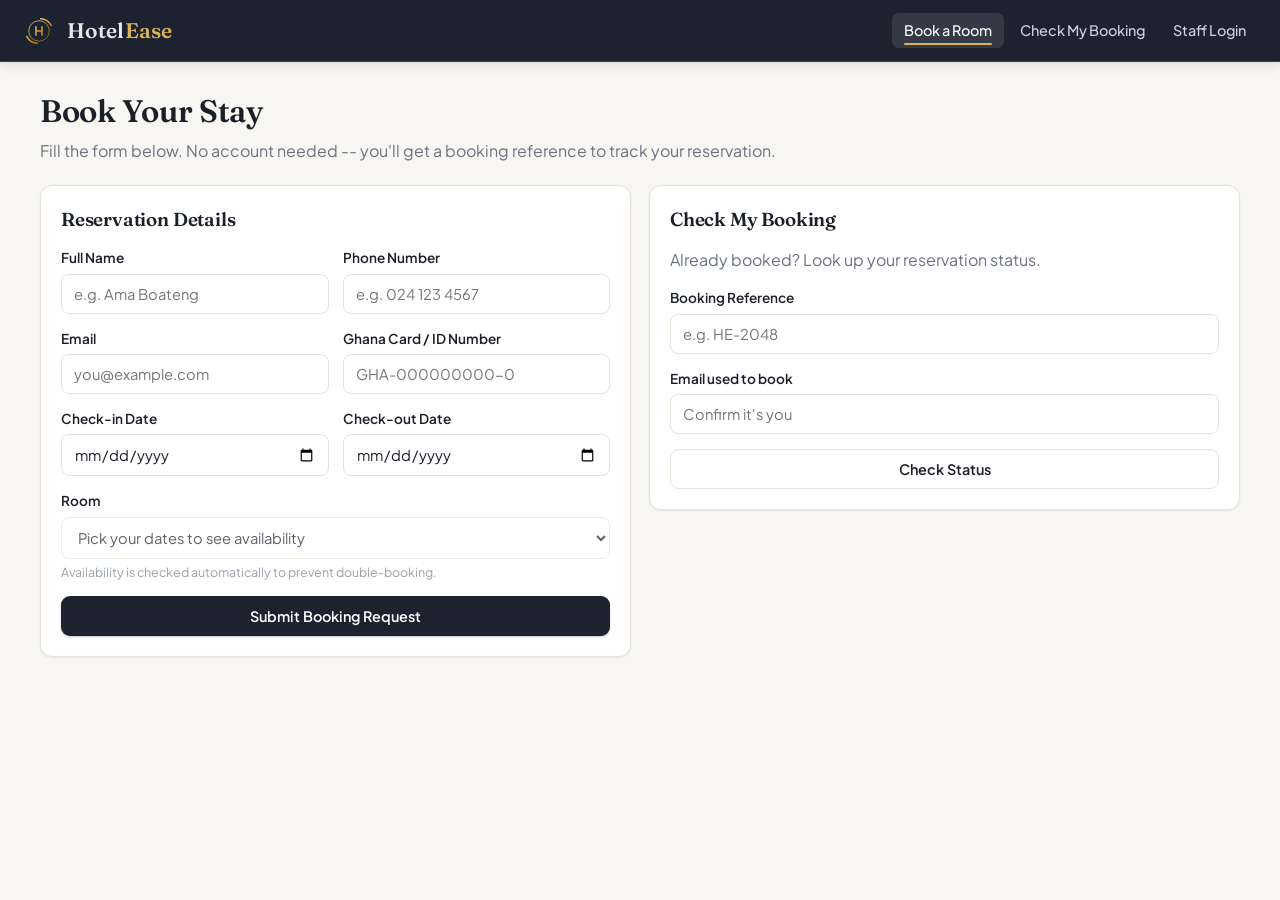
==== frontend/pages/index.html @ de72f7a5 "Add HotelEase frontend: guest booking, staff dashboards, shared UI" ====
<!DOCTYPE html>
<html lang="en">
<head>
<meta charset="UTF-8">
<meta name="viewport" content="width=device-width, initial-scale=1.0">
<title>HotelEase -- Book a Room</title>
<link rel="stylesheet" href="../css/styles.css">
<link rel="stylesheet" href="../css/components.css">
<link rel="stylesheet" href="../css/app.css">
</head>
<body>

<header class="topbar">
  <a href="welcome.html" class="logo">
    <svg class="he-emblem" viewBox="0 0 48 48" fill="none" aria-hidden="true" focusable="false"><defs><linearGradient id="heGnav" x1="9" y1="7" x2="39" y2="41" gradientUnits="userSpaceOnUse"><stop stop-color="#f0d99f"/><stop offset=".55" stop-color="#c1912f"/><stop offset="1" stop-color="#7c5613"/></linearGradient></defs><circle cx="24" cy="24" r="14.5" fill="#1c2230"/><circle cx="24" cy="24" r="14.5" stroke="url(#heGnav)" stroke-width="1.4" opacity=".85"/><path d="M26.5 6.7a17.6 17.6 0 0 1 14.6 9.4" stroke="url(#heGnav)" stroke-width="2.3" stroke-linecap="round"/><path d="M21.5 41.3a17.6 17.6 0 0 1 -14.6 -9.4" stroke="url(#heGnav)" stroke-width="2.3" stroke-linecap="round"/><path d="M19.7 18.3v11.4M28.3 18.3v11.4M19.7 24h8.6" stroke="url(#heGnav)" stroke-width="2.4" stroke-linecap="round"/></svg>
    <span class="brand-text">Hotel<span class="dot">Ease</span></span>
  </a>
  <nav>
    <a href="index.html" class="active">Book a Room</a>
    <a href="#status">Check My Booking</a>
    <a href="login.html">Staff Login</a>
  </nav>
</header>

<div class="container">
  <div class="page-head">
    <h1>Book Your Stay</h1>
    <p>Fill the form below. No account needed -- you'll get a booking reference to track your reservation.</p>
  </div>

  <div class="grid cols-2">
    <!-- Booking form -->
    <div class="card">
      <h2>Reservation Details</h2>
      <div id="bookingAlert" class="alert hidden"></div>

      <form id="bookingForm" novalidate>
        <div class="form-row">
          <div class="field">
            <label>Full Name</label>
            <input name="full_name" type="text" placeholder="e.g. Ama Boateng" required>
          </div>
          <div class="field">
            <label>Phone Number</label>
            <input name="phone_number" type="text" placeholder="e.g. 024 123 4567" required>
          </div>
        </div>
        <div class="form-row">
          <div class="field">
            <label>Email</label>
            <input name="email" type="email" placeholder="you@example.com" required>
          </div>
          <div class="field">
            <label>Ghana Card / ID Number</label>
            <input name="id_number" type="text" placeholder="GHA-000000000-0">
          </div>
        </div>
        <div class="form-row">
          <div class="field">
            <label>Check-in Date</label>
            <input name="check_in_date" type="date" required>
          </div>
          <div class="field">
            <label>Check-out Date</label>
            <input name="check_out_date" type="date" required>
          </div>
        </div>
        <div class="field">
          <label>Room</label>
          <select name="room_id" id="roomSelect" required disabled>
            <option value="">Pick your dates to see availability</option>
          </select>
          <div class="hint" id="roomHint">Availability is checked automatically to prevent double-booking.</div>
        </div>
        <button type="submit" class="btn btn-primary btn-block" id="submitBtn">Submit Booking Request</button>
      </form>
    </div>

    <!-- Right column: confirmation + status lookup -->
    <div class="grid" style="align-content:start;">
      <!-- Confirmation (hidden until a booking is made) -->
      <div class="card hidden" id="confirmCard" style="border-top:3px solid var(--ok);">
        <h2>Booking Confirmed &#10003;</h2>
        <p class="muted mt0">Save your reference -- you'll need it to check your booking.</p>
        <div class="ref-box">
          <div class="ref-label">YOUR BOOKING REFERENCE</div>
          <div class="ref-code" id="confirmRef">HE-000000</div>
          <div class="ref-meta" id="confirmMeta"></div>
        </div>
        <div class="tag-note" style="margin-top:14px;">Payment is settled in person at reception (cash / Mobile Money).</div>
      </div>

      <!-- Status lookup -->
      <div class="card" id="status">
        <h2>Check My Booking</h2>
        <p class="muted mt0">Already booked? Look up your reservation status.</p>
        <div id="lookupAlert" class="alert hidden"></div>
        <form id="lookupForm" novalidate>
          <div class="field">
            <label>Booking Reference</label>
            <input name="reference" type="text" placeholder="e.g. HE-2048" required>
          </div>
          <div class="field">
            <label>Email used to book</label>
            <input name="email" type="email" placeholder="Confirm it's you" required>
          </div>
          <button type="submit" class="btn btn-ghost btn-block" id="lookupBtn">Check Status</button>
        </form>
        <div id="lookupResult" class="hidden" style="margin-top:14px;"></div>
      </div>
    </div>
  </div>
</div>

<script src="../js/api.js"></script>
<script src="../js/ui.js"></script>
<script src="../js/booking.js"></script>
</body>
</html>
---- frontend/css/styles.css ----
/* ===== HotelEase -- shared design system ===== */
/* Theme flows from the brand logo: charcoal + metallic gold + polished silver. */
@import url('https://fonts.googleapis.com/css2?family=Fraunces:opsz,wght@9..144,500;9..144,600;9..144,700&family=Plus+Jakarta+Sans:wght@400;500;600;700;800&display=swap');
:root {
  --font-display: "Fraunces", Georgia, "Times New Roman", serif;
  --font-ui: "Plus Jakarta Sans", system-ui, -apple-system, "Segoe UI", sans-serif;

  --brand:        #1c2230;   /* charcoal -- top bar, primary buttons */
  --brand-strong: #10141c;   /* deeper charcoal -- button hover */
  --action:       #b8860b;   /* metallic gold -- links, accents, chart bars, focus, active */
  --action-hover: #96690a;   /* deeper gold -- link/accent hover */
  --accent:       #64748b;   /* steel/silver -- 2nd chart series only */

  --gold-lt:      #d9b45a;   /* bright gold -- for use on dark surfaces (top bar) */
  --gold-tint:    #f6edd7;   /* pale gold -- active nav / icon chips on light surfaces */
  --silver-lt:    #e5e7eb;   /* polished silver -- "Hotel" wordmark on dark top bar */

  --page:    #f7f6f2;   /* warm off-white */
  --card:    #ffffff;
  --border:  #e7e3d8;   /* warm sand border */
  --text:    #1a1f28;   /* charcoal ink */
  --muted:   #6b7280;
  --faint:   #9aa1ac;

  /* status (reserved -- state only, never decoration) */
  --ok:      #15803d;   /* available / clean */
  --busy:    #334155;   /* occupied */
  --warn:    #b45309;   /* needs cleaning / pending */
  --prog:    #b8860b;   /* in progress -- gold, on brand */
  --crit:    #b91c1c;   /* maintenance / alert */

  --radius: 12px;
  --radius-lg: 16px;
  --shadow: 0 1px 2px rgba(24,20,12,.04), 0 1px 3px rgba(24,20,12,.03);
  --shadow-lg: 0 4px 12px rgba(24,20,12,.08), 0 1px 3px rgba(24,20,12,.06);
  --transition: 180ms cubic-bezier(0.4, 0, 0.2, 1);
}

* { box-sizing: border-box; }

body {
  margin: 0;
  font-family: var(--font-ui);
  color: var(--text);
  background: var(--page);
  line-height: 1.5;
  -webkit-font-smoothing: antialiased;
}

h1, h2, h3 { letter-spacing: -.015em; }

a { color: var(--action); text-decoration: none; transition: color var(--transition); }
a:hover { text-decoration: underline; color: var(--action-hover); }

/* ===== top bar ===== */
.topbar {
  background: var(--brand);
  color: #fff;
  padding: 0 22px;
  display: flex;
  align-items: center;
  gap: 18px;
  height: 62px;
  box-shadow: var(--shadow-lg);
  border-bottom: 1px solid rgba(217,180,90,.18);
  position: sticky;
  top: 0;
  z-index: 20;
}
.topbar .logo {
  font-family: var(--font-display);
  font-weight: 600;
  font-size: 1.32rem;
  letter-spacing: .1px;
  display: flex;
  align-items: center;
  gap: 11px;
}
.topbar .logo { color: var(--silver-lt); }
.topbar .logo .dot { color: var(--gold-lt); }
.topbar nav { display: flex; gap: 4px; margin-left: auto; flex-wrap: wrap; }
.topbar nav a {
  color: #cbd5e1;
  padding: 7px 12px;
  border-radius: 7px;
  font-size: .9rem;
  font-weight: 500;
  position: relative;
  transition: background var(--transition), color var(--transition);
}
.topbar nav a:hover { background: rgba(255,255,255,.12); text-decoration: none; color:#fff; }
.topbar nav a.active { background: rgba(255,255,255,.10); color: #fff; }
.topbar nav a.active::after {
  content: ""; position: absolute; left: 12px; right: 12px; bottom: 3px;
  height: 2px; border-radius: 2px; background: var(--gold-lt);
}
.topbar .role-chip {
  background: rgba(255,255,255,.15);
  padding: 5px 11px;
  border-radius: 20px;
  font-size: .8rem;
  font-weight: 600;
}

/* ===== layout ===== */
.container { max-width: 1240px; margin: 0 auto; padding: 26px 20px 56px; }
.page-head { margin-bottom: 22px; }
.page-head h1 { font-family: var(--font-display); font-weight: 600; margin: 0 0 4px; font-size: 1.95rem; letter-spacing: -.01em; }
.page-head p { margin: 0; color: var(--muted); }

.grid { display: grid; gap: 18px; }
.cols-2 { grid-template-columns: repeat(2, 1fr); }
.cols-3 { grid-template-columns: repeat(3, 1fr); }
.cols-4 { grid-template-columns: repeat(4, 1fr); }
@media (max-width: 900px) { .cols-3, .cols-4 { grid-template-columns: repeat(2,1fr);} }
@media (max-width: 620px) { .grid[class*="cols-"] { grid-template-columns: 1fr; } }

/* ===== sidebar shell (staff dashboards) ===== */
.app { display: flex; align-items: stretch; min-height: 100vh; }
.sidebar {
  width: 224px; flex-shrink: 0;
  background: var(--card);
  border-right: 1px solid var(--border);
  position: sticky; top: 0;
  height: 100vh;
  display: flex; flex-direction: column;
  padding: 18px 14px;
}
.side-logo { font-family: var(--font-display); font-weight: 600; font-size: 1.3rem; padding: 6px 8px 18px; letter-spacing: .1px; display: flex; align-items: center; gap: 10px; }
.side-logo .dot { color: var(--action); }
.side-nav { display: flex; flex-direction: column; gap: 2px; }
.side-nav a {
  padding: 9px 12px; border-radius: 8px;
  color: var(--muted); font-size: .9rem; font-weight: 500;
  transition: background var(--transition), color var(--transition);
}
.side-nav a:hover { background: #f6f4ee; color: var(--text); text-decoration: none; }
.side-nav a.active { background: var(--gold-tint); color: var(--action-hover); font-weight: 600; box-shadow: inset 3px 0 0 var(--action); }
.side-foot { margin-top: auto; border-top: 1px solid var(--border); padding-top: 12px; }
.side-user { font-size: .8rem; color: var(--muted); font-weight: 600; padding: 4px 12px 10px; }
.side-logout {
  display: block; padding: 9px 12px; border-radius: 8px;
  color: var(--muted); font-size: .9rem; font-weight: 500;
  background: none; border: 0; text-align: left; width: 100%; cursor: pointer; font-family: inherit;
}
.side-logout:hover { background: #f1f5f9; color: var(--crit); text-decoration: none; }
.main { flex: 1; min-width: 0; }
.content { max-width: 1440px; margin: 0 auto; padding: 26px 30px 56px; }

@media (max-width: 800px) {
  .app { display: block; }
  .sidebar {
    width: auto; height: auto; position: static;
    flex-direction: row; flex-wrap: wrap; align-items: center; gap: 4px;
    border-right: 0; border-bottom: 1px solid var(--border); padding: 10px 14px;
  }
  .side-logo { padding: 4px 8px; }
  .side-nav { flex-direction: row; flex-wrap: wrap; }
  .side-foot { margin: 0 0 0 auto; border-top: 0; padding-top: 0; display: flex; align-items: center; gap: 8px; }
  .side-user { padding: 0 8px; }
}

/* ===== landing / welcome page ===== */
.topbar a.logo { color: var(--silver-lt); }
.topbar a.logo:hover { text-decoration: none; color: var(--silver-lt); }

.hero { text-align: center; padding: 72px 20px 46px; max-width: 820px; margin: 0 auto; position: relative; }
/* soft gold glow behind the wordmark */
.hero::before {
  content: ""; position: absolute; top: 6px; left: 50%; transform: translateX(-50%);
  width: 560px; height: 340px; max-width: 92vw; pointer-events: none; z-index: 0;
  background: radial-gradient(ellipse at center, rgba(200,154,47,.16), rgba(200,154,47,0) 68%);
}
.hero > * { position: relative; z-index: 1; }
.hero-emblem { width: 72px; height: 72px; margin: 0 auto 20px; filter: drop-shadow(0 4px 10px rgba(156,111,10,.28)); }
.hero .eyebrow {
  display: inline-block; font-size: .74rem; font-weight: 700; letter-spacing: .22em;
  text-transform: uppercase; color: var(--action-hover); margin-bottom: 16px;
}
.hero h1 { font-family: var(--font-display); font-size: 3.1rem; font-weight: 600; letter-spacing: -.02em; margin: 0 0 18px; line-height: 1.08; }
.hero h1 .accent { color: var(--action); }
.hero p { font-size: 1.08rem; color: var(--muted); max-width: 640px; margin: 0 auto 30px; }
.hero-actions { display: flex; gap: 14px; justify-content: center; flex-wrap: wrap; }
.hero-actions .btn { padding: 13px 26px; font-size: .95rem; }
@media (max-width: 560px) { .hero h1 { font-size: 2.4rem; } }

.features {
  display: grid; grid-template-columns: repeat(4, 1fr); gap: 18px;
  max-width: 1180px; margin: 0 auto; padding: 8px 20px 60px;
}
@media (max-width: 900px) { .features { grid-template-columns: repeat(2, 1fr); } }
@media (max-width: 520px) { .features { grid-template-columns: 1fr; } }
.feature {
  background: var(--card); border: 1px solid var(--border);
  border-radius: var(--radius-lg); box-shadow: var(--shadow); padding: 24px 22px;
  transition: transform var(--transition), box-shadow var(--transition), border-color var(--transition);
}
.feature:hover { transform: translateY(-4px); box-shadow: var(--shadow-lg); border-color: #ecd9a8; }
.feature-ico {
  width: 48px; height: 48px; border-radius: 13px;
  background: linear-gradient(135deg, #f8edca, #eed99a); color: #8a6408;
  box-shadow: inset 0 0 0 1px rgba(184,134,11,.22);
  display: flex; align-items: center; justify-content: center; margin-bottom: 16px;
}
.feature-ico svg { width: 22px; height: 22px; }
.feature h3 { font-family: var(--font-display); font-weight: 600; margin: 0 0 8px; font-size: 1.16rem; letter-spacing: -.01em; }
.feature p { margin: 0; color: var(--muted); font-size: .87rem; line-height: 1.55; }

.landing-foot { text-align: center; color: var(--faint); font-size: .82rem; padding: 0 20px 40px; }

/* ===== brand emblem (shared SVG mark) ===== */
.he-emblem { width: 34px; height: 34px; flex-shrink: 0; display: block; }
.he-emblem.lg { width: 54px; height: 54px; }
---- frontend/css/components.css ----
/* ===== cards, stats, tables, badges, forms, buttons ===== */

.card {
  background: var(--card);
  border: 1px solid var(--border);
  border-radius: var(--radius);
  box-shadow: var(--shadow);
  padding: 20px;
  transition: box-shadow var(--transition), border-color var(--transition);
}
.card:hover { box-shadow: var(--shadow-lg); }
.card h2 { font-family: var(--font-display); font-weight: 600; margin: 0 0 14px; font-size: 1.18rem; letter-spacing: -.01em; }
.card h2 .sub { font-family: var(--font-ui); font-weight: 400; color: var(--muted); font-size: .82rem; margin-left: 6px; letter-spacing: 0; }

/* stat tile */
.stat {
  background: var(--card);
  border: 1px solid var(--border);
  border-radius: var(--radius);
  box-shadow: var(--shadow);
  padding: 17px 19px;
  transition: box-shadow var(--transition), transform var(--transition), border-color var(--transition);
}
.stat:hover { box-shadow: var(--shadow-lg); transform: translateY(-2px); border-color: #ecd9a8; }
.stat .label { color: var(--muted); font-size: .78rem; font-weight: 600; text-transform: uppercase; letter-spacing: .5px; }
.stat .value { font-family: var(--font-display); font-size: 2rem; font-weight: 600; margin-top: 5px; letter-spacing: -.01em; }
.stat .delta { font-size: .82rem; font-weight: 600; margin-top: 2px; }
.stat .delta.up { color: var(--ok); }
.stat .delta.down { color: var(--crit); }
.stat .delta.muted { color: var(--muted); }
.stat .value.tab { font-variant-numeric: tabular-nums; }

/* stat tiles stay plain white -- state is shown by badges, not card color */

/* tables */
table { width: 100%; border-collapse: collapse; font-size: .9rem; }
th, td { text-align: left; padding: 11px 12px; border-bottom: 1px solid var(--border); }
th { color: var(--muted); font-weight: 600; font-size: .78rem; text-transform: uppercase; letter-spacing: .4px; }
tbody tr:hover, tr:hover { background: #faf8f3; }
td.tab { font-variant-numeric: tabular-nums; }

/* status badges */
.badge {
  display: inline-flex; align-items: center; gap: 6px;
  padding: 3px 10px; border-radius: 20px;
  font-size: .78rem; font-weight: 600; white-space: nowrap;
}
.badge::before { content: ""; width: 7px; height: 7px; border-radius: 50%; background: currentColor; }
.badge.ok    { color: #15803d; background: #e8f5ec; }
.badge.busy  { color: #334155; background: #eef1f5; }
.badge.warn  { color: #b45309; background: #fbf1e3; }
.badge.prog  { color: #8a6408; background: #f6edd7; }
.badge.crit  { color: #b91c1c; background: #fbe9e9; }

/* room tiles */
.rooms { display: grid; grid-template-columns: repeat(auto-fill, minmax(120px,1fr)); gap: 12px; }
.room {
  border: 1px solid var(--border); border-radius: 9px; padding: 12px;
  background: #fff; text-align: center;
}
.room .no { font-weight: 700; font-size: 1.15rem; }
.room .type { color: var(--muted); font-size: .78rem; margin-bottom: 8px; }
.room.s-ok   { border-left: 4px solid var(--ok); }
.room.s-busy { border-left: 4px solid var(--busy); }
.room.s-warn { border-left: 4px solid var(--warn); }
.room.s-prog { border-left: 4px solid var(--prog); }
.room.s-crit { border-left: 4px solid var(--crit); }

/* buttons */
.btn {
  display: inline-flex; align-items: center; justify-content: center; gap: 7px;
  padding: 10px 17px; border-radius: 9px; border: 1px solid transparent;
  font-size: .9rem; font-weight: 600; cursor: pointer; font-family: inherit;
  transition: background var(--transition), box-shadow var(--transition), transform 90ms ease, border-color var(--transition);
}
.btn:active { transform: translateY(1px); }
.btn-primary { background: var(--brand); color: #fff; box-shadow: 0 1px 2px rgba(16,20,28,.24); }
.btn-primary:hover { background: var(--brand-strong); text-decoration: none; box-shadow: 0 5px 14px rgba(16,20,28,.24); }
.btn-ghost { background: #fff; border-color: var(--border); color: var(--text); }
.btn-ghost:hover { background: #faf7ef; border-color: #e2d8c0; }
.btn-danger { background: #fff; border-color: #fbd5d5; color: var(--crit); }
.btn-danger:hover { background: #fbe9e9; }
.btn-sm { padding: 6px 12px; font-size: .82rem; border-radius: 8px; }
.btn-block { width: 100%; }
.btn:disabled { opacity: .6; cursor: not-allowed; }

/* forms */
.field { margin-bottom: 15px; }
.field label { display: block; font-size: .85rem; font-weight: 600; margin-bottom: 5px; }
.field input, .field select, .field textarea {
  width: 100%; padding: 10px 12px; border: 1px solid var(--border);
  border-radius: 8px; font-size: .92rem; font-family: inherit; background:#fff; color:var(--text);
}
.field input:focus, .field select:focus, .field textarea:focus {
  outline: none; border-color: var(--action); box-shadow: 0 0 0 3px rgba(184,134,11,.18);
}
.field .hint { color: var(--faint); font-size: .78rem; margin-top: 4px; }
.form-row { display: grid; grid-template-columns: 1fr 1fr; gap: 14px; }
@media (max-width: 560px){ .form-row { grid-template-columns: 1fr; } }

/* misc */
.muted { color: var(--muted); }
.center { text-align: center; }
.mt0 { margin-top: 0; } .mb0 { margin-bottom: 0; }
.row-between { display:flex; align-items:center; justify-content:space-between; gap:12px; flex-wrap: wrap; }
.tag-note { background:#f4f1e9; border:1px solid var(--border); color:#5c5647; font-size:.8rem; padding:8px 12px; border-radius:8px; }

/* simple bar chart (occupancy / revenue) */
.bars { display:flex; align-items:flex-end; gap:14px; height:170px; padding-top:10px; }
.bars .bar-col { flex:1; display:flex; flex-direction:column; align-items:center; gap:6px; height:100%; justify-content:flex-end; }
.bars .bar {
  width:100%; max-width:46px; border-radius:4px 4px 0 0; background: var(--action);
  position:relative; min-height: 2px;
}
.bars .bar .v { position:absolute; top:-20px; left:0; right:0; text-align:center; font-size:.75rem; font-weight:600; color:var(--muted); }
.bars .bar-col .x { font-size:.78rem; color:var(--muted); }

/* donut legend */
.legend { display:flex; flex-direction:column; gap:10px; }
.legend .item { display:flex; align-items:center; gap:9px; font-size:.88rem; }
.legend .swatch { width:12px; height:12px; border-radius:3px; }
---- frontend/css/app.css ----
/* ===== app.css -- runtime UI the static wireframes did not need ===== */

.hidden { display: none !important; }

/* topbar auth area (guest pages) */
.topbar .auth-area { display: flex; align-items: center; gap: 10px; margin-left: 8px; }

/* inline alerts (form feedback, page errors) */
.alert {
  border: 1px solid var(--border);
  border-radius: 8px;
  padding: 11px 14px;
  font-size: .88rem;
  display: flex; align-items: flex-start; gap: 9px;
  margin-bottom: 14px;
}
.alert::before { content: ""; width: 8px; height: 8px; border-radius: 50%; margin-top: 6px; flex-shrink: 0; background: currentColor; }
.alert.info    { color: #8a6408; background: #f6edd7; border-color: #ecdcb0; }
.alert.success { color: #15803d; background: #e8f5ec; border-color: #cfe9d7; }
.alert.error   { color: #b91c1c; background: #fbe9e9; border-color: #f5d3d3; }
.alert strong { font-weight: 700; }

/* toast stack (top-right, auto-dismiss) */
.toast-wrap {
  position: fixed; top: 16px; right: 16px; z-index: 60;
  display: flex; flex-direction: column; gap: 10px; max-width: 340px;
}
.toast {
  background: var(--card); border: 1px solid var(--border);
  border-left: 4px solid var(--muted);
  border-radius: 9px; box-shadow: var(--shadow-lg);
  padding: 12px 14px; font-size: .88rem; color: var(--text);
  animation: toast-in .18s ease-out;
}
.toast.success { border-left-color: var(--ok); }
.toast.error   { border-left-color: var(--crit); }
.toast.info    { border-left-color: var(--action); }
@keyframes toast-in { from { opacity: 0; transform: translateY(-6px); } to { opacity: 1; transform: none; } }

/* spinner (button loading + page loading) */
.spinner {
  width: 16px; height: 16px; border-radius: 50%;
  border: 2px solid currentColor; border-right-color: transparent;
  display: inline-block; animation: spin .6s linear infinite; vertical-align: -3px;
}
.loading-block { display: flex; align-items: center; gap: 10px; color: var(--muted); padding: 20px; font-size: .9rem; }
@keyframes spin { to { transform: rotate(360deg); } }

/* empty state inside cards/tables */
.empty { color: var(--muted); text-align: center; padding: 22px 12px; font-size: .9rem; }
td .empty { padding: 14px; }

/* modal */
.modal-backdrop {
  position: fixed; inset: 0; background: rgba(15,23,42,.45);
  display: flex; align-items: flex-start; justify-content: center;
  padding: 60px 16px; z-index: 50; overflow-y: auto;
}
.modal {
  background: var(--card); border-radius: 12px; box-shadow: var(--shadow-lg);
  width: 100%; max-width: 460px; padding: 22px;
  animation: toast-in .16s ease-out;
}
.modal h2 { font-family: var(--font-display); font-weight: 600; margin: 0 0 16px; font-size: 1.32rem; letter-spacing: -.01em; }
.modal .modal-actions { display: flex; justify-content: flex-end; gap: 10px; margin-top: 6px; }

/* field-level error text */
.field .error-text { color: var(--crit); font-size: .78rem; margin-top: 4px; }
.field.invalid input, .field.invalid select { border-color: var(--crit); box-shadow: 0 0 0 3px rgba(185,28,28,.12); }

/* reference box (booking confirmation) */
.ref-box {
  padding: 16px; background: #faf7ef; border: 1px dashed var(--border);
  border-radius: 9px; text-align: center;
}
.ref-box .ref-label { color: var(--muted); font-size: .8rem; font-weight: 600; letter-spacing: .4px; }
.ref-box .ref-code { font-family: var(--font-display); font-size: 2rem; font-weight: 700; letter-spacing: 2px; color: var(--action-hover); }
.ref-box .ref-meta { color: var(--muted); font-size: .85rem; }
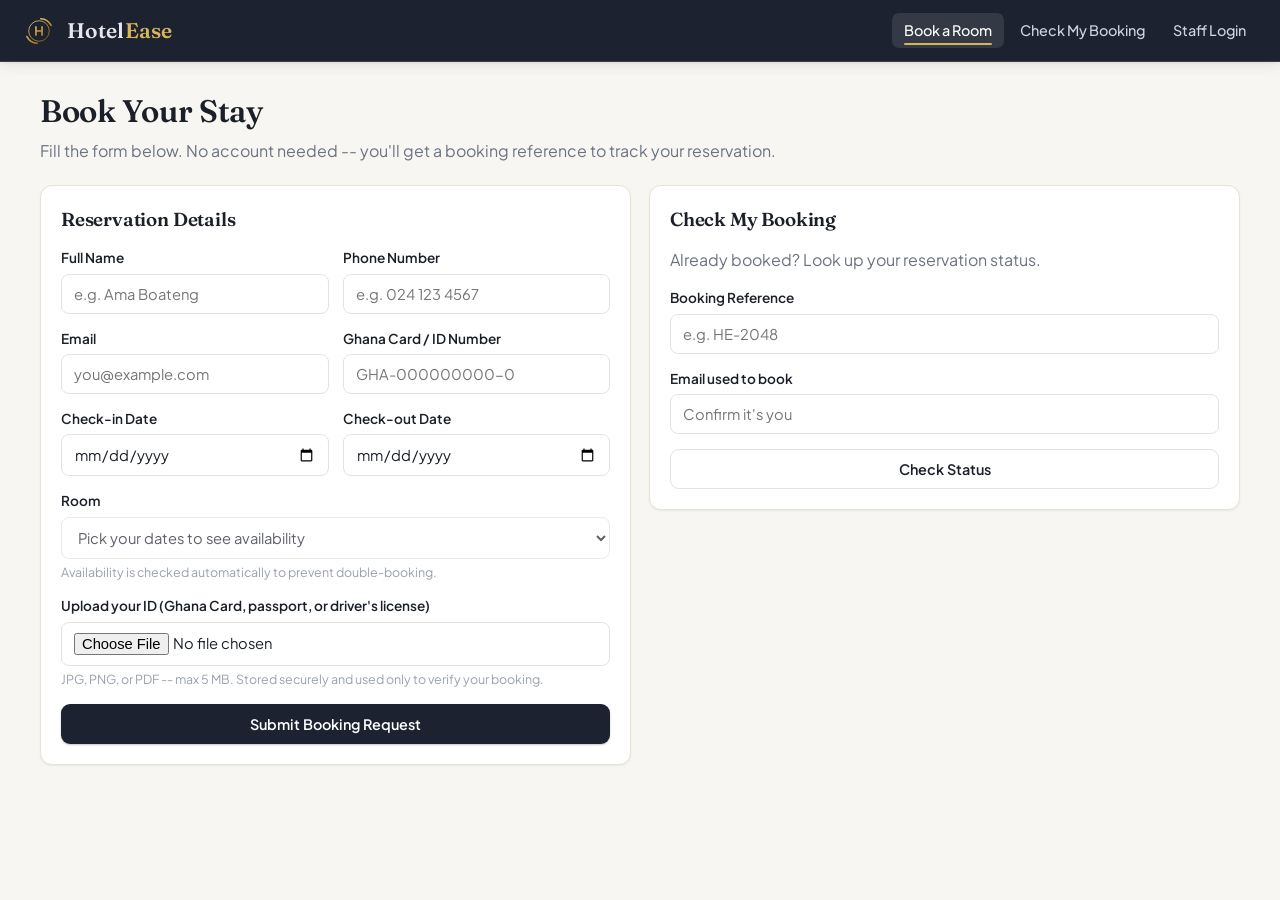
==== commit 44ac07a4: "Send guest ID file with booking as multipart form data" ====
--- a/frontend/pages/index.html
+++ b/frontend/pages/index.html
@@ -72,6 +72,12 @@
           </select>
           <div class="hint" id="roomHint">Availability is checked automatically to prevent double-booking.</div>
         </div>
+        <div class="field">
+          <label>Upload your ID (Ghana Card, passport, or driver's license)</label>
+          <input name="id_document" id="idDocument" type="file"
+                 accept="image/jpeg,image/png,application/pdf" required>
+          <div class="hint">JPG, PNG, or PDF -- max 5 MB. Stored securely and used only to verify your booking.</div>
+        </div>
         <button type="submit" class="btn btn-primary btn-block" id="submitBtn">Submit Booking Request</button>
       </form>
     </div>
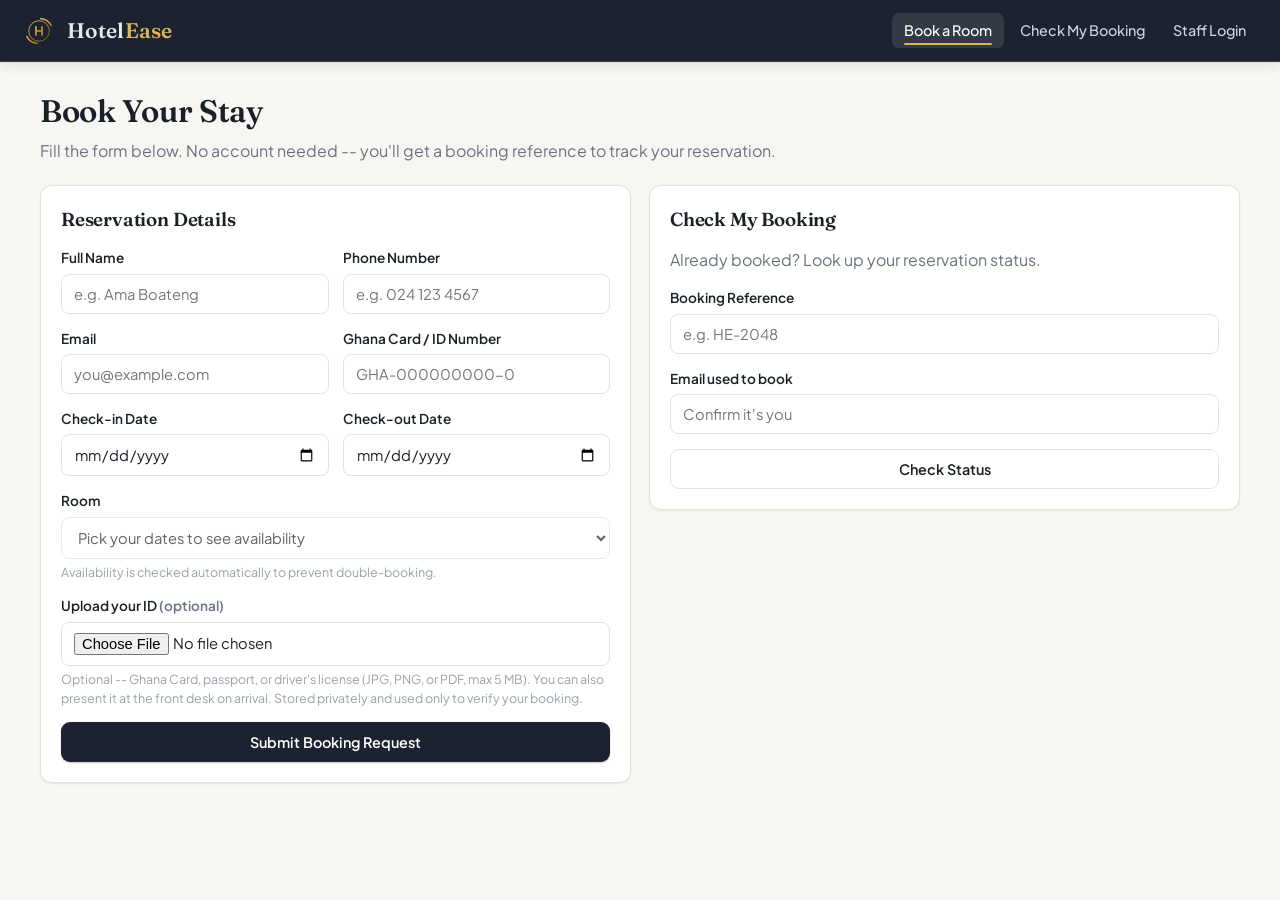
==== commit de83eaf3: "Make guest ID upload optional at booking" ====
--- a/frontend/pages/index.html
+++ b/frontend/pages/index.html
@@ -73,10 +73,10 @@
           <div class="hint" id="roomHint">Availability is checked automatically to prevent double-booking.</div>
         </div>
         <div class="field">
-          <label>Upload your ID (Ghana Card, passport, or driver's license)</label>
+          <label>Upload your ID <span class="muted">(optional)</span></label>
           <input name="id_document" id="idDocument" type="file"
-                 accept="image/jpeg,image/png,application/pdf" required>
-          <div class="hint">JPG, PNG, or PDF -- max 5 MB. Stored securely and used only to verify your booking.</div>
+                 accept="image/jpeg,image/png,application/pdf">
+          <div class="hint">Optional -- Ghana Card, passport, or driver's license (JPG, PNG, or PDF, max 5 MB). You can also present it at the front desk on arrival. Stored privately and used only to verify your booking.</div>
         </div>
         <button type="submit" class="btn btn-primary btn-block" id="submitBtn">Submit Booking Request</button>
       </form>
